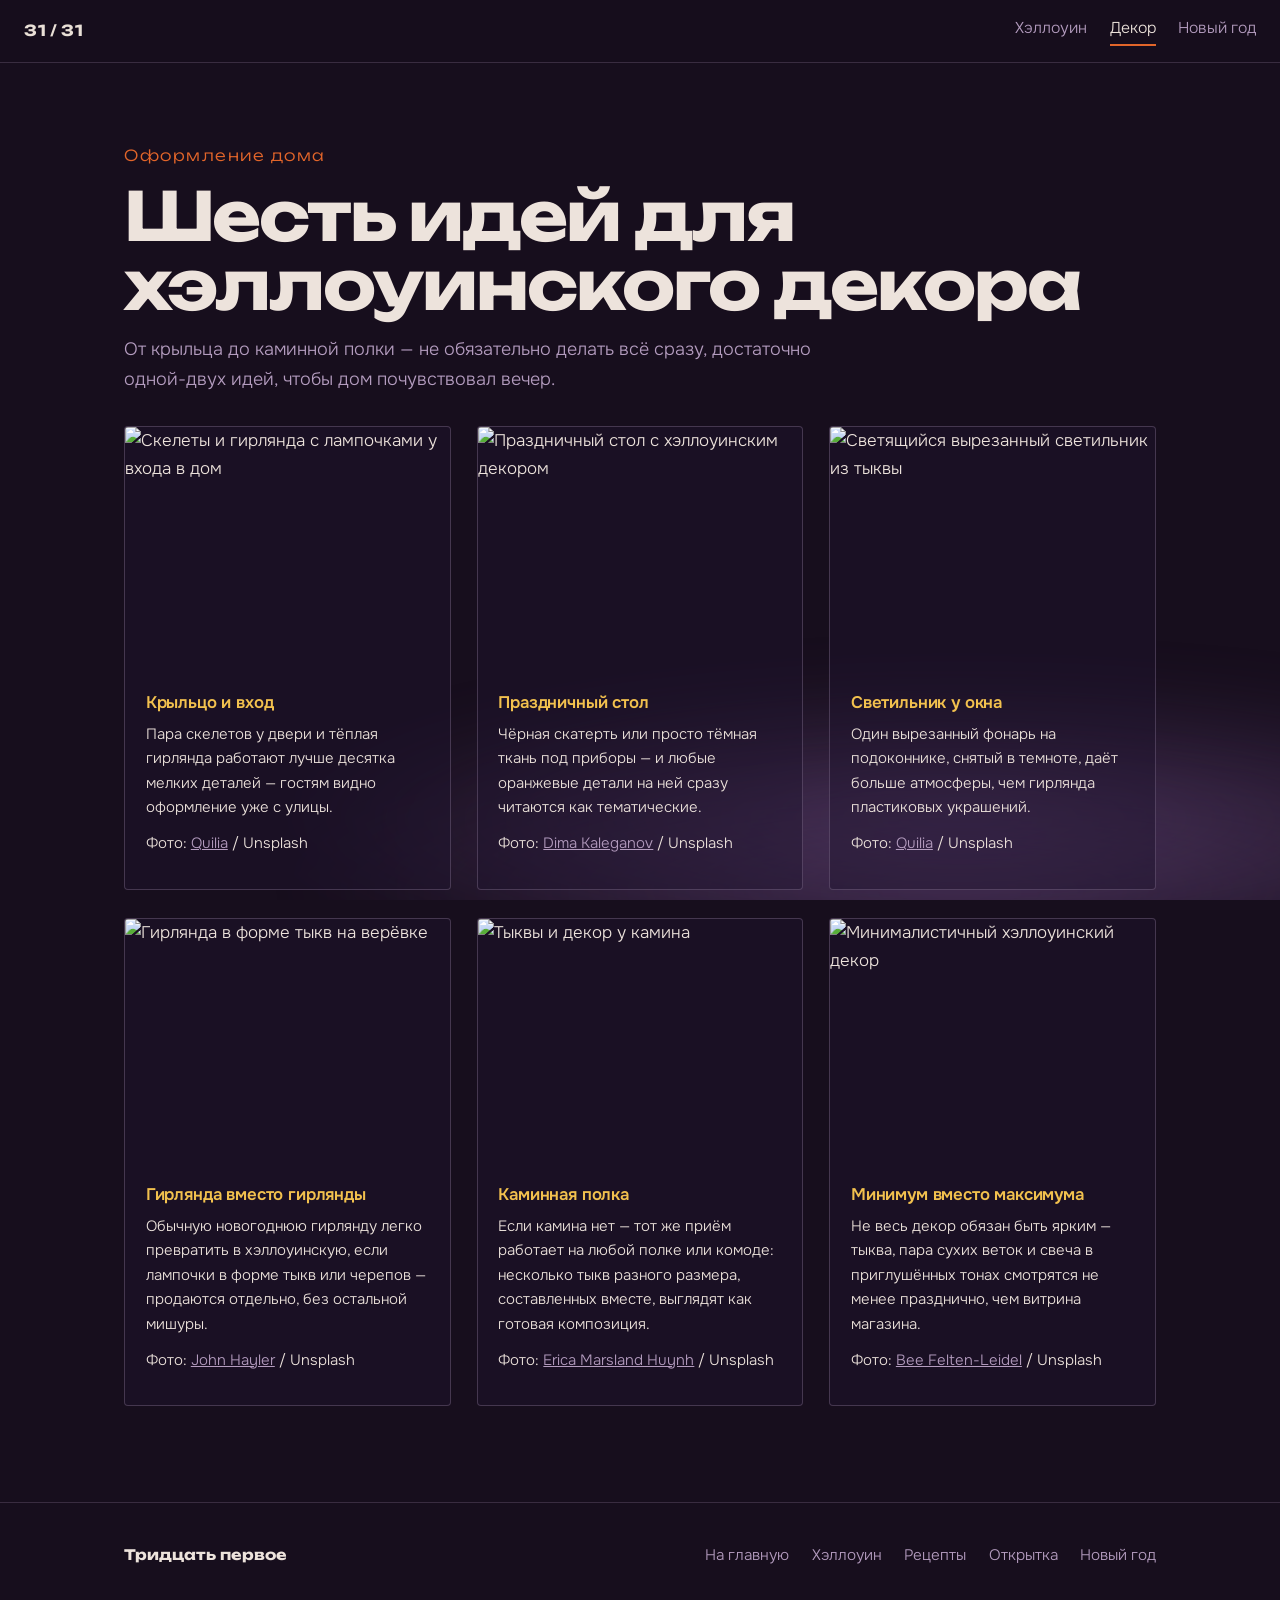
==== decor-halloween.html @ a4b61ccc "Add files via upload" ====
<!DOCTYPE html>
<html lang="ru">
<head>
<meta charset="utf-8">
<meta name="viewport" content="width=device-width, initial-scale=1">
<title>Декор на Хэллоуин — Тридцать первое</title>
<meta name="description" content="Шесть идей украшения дома на Хэллоуин: крыльцо, стол, светильники и камин.">
<link rel="icon" href="favicon.svg" type="image/svg+xml">
<link rel="icon" href="favicon-48.png" sizes="48x48">
<link rel="apple-touch-icon" href="apple-touch-icon.png">
<meta property="og:type" content="website">
<meta property="og:title" content="Декор на Хэллоуин — Тридцать первое">
<meta property="og:description" content="Шесть идей украшения дома на Хэллоуин: крыльцо, стол, светильники и камин.">
<meta property="og:image" content="https://alex-2230.github.io/Prazdniki/og-image.png">
<meta property="og:url" content="https://alex-2230.github.io/Prazdniki/decor-halloween.html">
<meta name="twitter:card" content="summary_large_image">
<meta name="twitter:title" content="Декор на Хэллоуин — Тридцать первое">
<meta name="twitter:description" content="Шесть идей украшения дома на Хэллоуин: крыльцо, стол, светильники и камин.">
<meta name="twitter:image" content="https://alex-2230.github.io/Prazdniki/og-image.png">
<link rel="preconnect" href="https://fonts.googleapis.com">
<link rel="preconnect" href="https://fonts.gstatic.com" crossorigin>
<link href="https://fonts.googleapis.com/css2?family=Unbounded:wght@400;700;900&family=Onest:wght@300;400;600&display=swap" rel="stylesheet">
<link rel="stylesheet" href="style.css">
</head>
<body class="h">

<div class="fog" aria-hidden="true"><span></span><span></span></div>

<header class="topbar">
  <a class="mark" href="index.html">31&thinsp;/&thinsp;31</a>
  <nav class="nav">
    <a class="nav-link" href="halloween.html">Хэллоуин</a>
    <a class="nav-link is-current" href="decor-halloween.html" aria-current="page">Декор</a>
    <a class="nav-link" href="newyear.html">Новый год</a>
  </nav>
</header>

<main>

<section class="band" style="padding-top: clamp(3rem, 7vw, 5rem);">
  <div class="wrap">
    <p class="date-stamp">Оформление дома</p>
    <h1>Шесть идей для хэллоуинского декора</h1>
    <p class="lede">От крыльца до каминной полки — не обязательно делать всё сразу, достаточно одной-двух идей, чтобы дом почувствовал вечер.</p>

    <div class="decor-grid">

      <figure class="decor-card">
        <img src="https://images.unsplash.com/photo-1509557965875-b88c97052f0e?w=900&q=80&auto=format&fit=crop" alt="Скелеты и гирлянда с лампочками у входа в дом" loading="lazy">
        <figcaption>
          <h3>Крыльцо и вход</h3>
          <p>Пара скелетов у двери и тёплая гирлянда работают лучше десятка мелких деталей — гостям видно оформление уже с улицы.</p>
          <p class="decor-credit">Фото: <a href="https://unsplash.com/@heyquilia" target="_blank" rel="noopener">Quilia</a> / Unsplash</p>
        </figcaption>
      </figure>

      <figure class="decor-card">
        <img src="https://images.unsplash.com/photo-1727454145163-aad0eb3ff81c?w=900&q=80&auto=format&fit=crop" alt="Праздничный стол с хэллоуинским декором" loading="lazy">
        <figcaption>
          <h3>Праздничный стол</h3>
          <p>Чёрная скатерть или просто тёмная ткань под приборы — и любые оранжевые детали на ней сразу читаются как тематические.</p>
          <p class="decor-credit">Фото: <a href="https://unsplash.com/@shots_by_dima" target="_blank" rel="noopener">Dima Kaleganov</a> / Unsplash</p>
        </figcaption>
      </figure>

      <figure class="decor-card">
        <img src="https://images.unsplash.com/photo-1509558567730-6c838437b06b?w=900&q=80&auto=format&fit=crop" alt="Светящийся вырезанный светильник из тыквы" loading="lazy">
        <figcaption>
          <h3>Светильник у окна</h3>
          <p>Один вырезанный фонарь на подоконнике, снятый в темноте, даёт больше атмосферы, чем гирлянда пластиковых украшений.</p>
          <p class="decor-credit">Фото: <a href="https://unsplash.com/@heyquilia" target="_blank" rel="noopener">Quilia</a> / Unsplash</p>
        </figcaption>
      </figure>

      <figure class="decor-card">
        <img src="https://images.unsplash.com/photo-1573085139963-c8befdc59cfb?w=900&q=80&auto=format&fit=crop" alt="Гирлянда в форме тыкв на верёвке" loading="lazy">
        <figcaption>
          <h3>Гирлянда вместо гирлянды</h3>
          <p>Обычную новогоднюю гирлянду легко превратить в хэллоуинскую, если лампочки в форме тыкв или черепов — продаются отдельно, без остальной мишуры.</p>
          <p class="decor-credit">Фото: <a href="https://unsplash.com/@johnfold" target="_blank" rel="noopener">John Hayler</a> / Unsplash</p>
        </figcaption>
      </figure>

      <figure class="decor-card">
        <img src="https://images.unsplash.com/photo-1572978567882-408eb0787206?w=900&q=80&auto=format&fit=crop" alt="Тыквы и декор у камина" loading="lazy">
        <figcaption>
          <h3>Каминная полка</h3>
          <p>Если камина нет — тот же приём работает на любой полке или комоде: несколько тыкв разного размера, составленных вместе, выглядят как готовая композиция.</p>
          <p class="decor-credit">Фото: <a href="https://unsplash.com/@partyintheshire" target="_blank" rel="noopener">Erica Marsland Huynh</a> / Unsplash</p>
        </figcaption>
      </figure>

      <figure class="decor-card">
        <img src="https://images.unsplash.com/photo-1546702133-d1552256b03f?w=900&q=80&auto=format&fit=crop" alt="Минималистичный хэллоуинский декор" loading="lazy">
        <figcaption>
          <h3>Минимум вместо максимума</h3>
          <p>Не весь декор обязан быть ярким — тыква, пара сухих веток и свеча в приглушённых тонах смотрятся не менее празднично, чем витрина магазина.</p>
          <p class="decor-credit">Фото: <a href="https://unsplash.com/@marigard" target="_blank" rel="noopener">Bee Felten-Leidel</a> / Unsplash</p>
        </figcaption>
      </figure>

    </div>
  </div>
</section>

</main>

<footer class="foot">
  <div class="wrap foot-in">
    <p>Тридцать первое</p>
    <nav class="foot-nav">
      <a href="index.html">На главную</a>
      <a href="halloween.html">Хэллоуин</a>
      <a href="recipes-halloween.html">Рецепты</a>
      <a href="postcard.html">Открытка</a>
      <a href="newyear.html">Новый год</a>
    </nav>
  </div>
</footer>

<script src="main.js"></script>
</body>
</html>
---- style.css ----
/* ============================================================
   Тридцать первое — общие стили
   Один каркас, две темы: body.h (Хэллоуин), body.ny (Новый год)
   ============================================================ */

*, *::before, *::after { box-sizing: border-box; }

:root {
  --display: "Unbounded", "Trebuchet MS", sans-serif;
  --body: "Onest", "Segoe UI", system-ui, sans-serif;

  /* Хэллоуин */
  --h-bg:      #170E1D;
  --h-bg2:     #211430;
  --h-accent:  #E2652A;
  --h-accent2: #F2C14E;
  --h-text:    #EDE3DC;
  --h-muted:   #B49CBF;

  /* Новый год */
  --n-bg:      #0C1D3A;
  --n-bg2:     #123055;
  --n-accent:  #F79B3D;
  --n-accent2: #BFD8E8;
  --n-text:    #EFF4F7;
  --n-muted:   #93AECB;

  --wrap: 1080px;
}

body.h  { --bg: var(--h-bg); --bg2: var(--h-bg2); --accent: var(--h-accent); --accent2: var(--h-accent2); --text: var(--h-text); --muted: var(--h-muted); }
body.ny { --bg: var(--n-bg); --bg2: var(--n-bg2); --accent: var(--n-accent); --accent2: var(--n-accent2); --text: var(--n-text); --muted: var(--n-muted); }

html { scroll-behavior: smooth; }

body {
  margin: 0;
  background: var(--bg, #170E1D);
  color: var(--text, #EDE3DC);
  font-family: var(--body);
  font-weight: 300;
  font-size: 1.05rem;
  line-height: 1.65;
  -webkit-font-smoothing: antialiased;
}

h1, h2 {
  font-family: var(--display);
  font-weight: 700;
  letter-spacing: -0.03em;
  line-height: 1.03;
  margin: 0 0 1rem;
}
h1 { font-size: clamp(2.4rem, 5.6vw, 4.2rem); }
h2 { font-size: clamp(1.8rem, 3.4vw, 2.6rem); margin-bottom: 1.4rem; }
h3 { font-family: var(--body); font-weight: 600; font-size: 1.1rem; margin: 0 0 .4rem; letter-spacing: -0.01em; }
p  { margin: 0 0 1rem; max-width: 62ch; }

a { color: inherit; }
:focus-visible { outline: 2px solid var(--accent2, #F2C14E); outline-offset: 3px; }

.wrap { width: 100%; max-width: var(--wrap); margin: 0 auto; padding: 0 1.5rem; }
.lede { color: var(--muted); font-size: 1.12rem; }

/* ---------- Главная: створки ---------- */

.gate { position: relative; background: #0C0810; overflow: hidden; }

.gate-top { position: absolute; z-index: 3; top: 1.6rem; left: 1.6rem; }

.mark {
  font-family: var(--display);
  font-weight: 700;
  font-size: .95rem;
  letter-spacing: .04em;
  text-decoration: none;
  color: #E9DFD6;
}

.gate-stage {
  position: relative;
  display: grid;
  grid-template-columns: 1fr 1fr;
  min-height: 100svh;
}

.side {
  position: relative;
  display: flex;
  align-items: flex-end;
  padding: 2.5rem;
  text-decoration: none;
  isolation: isolate;
  transition: filter .4s ease;
}
.side-h  { background: radial-gradient(115% 80% at 50% 28%, #2C1739 0%, #150C1C 70%); }
.side-ny { background: radial-gradient(115% 80% at 50% 28%, #143761 0%, #08152C 70%); justify-content: flex-end; text-align: right; }
.side:hover, .side:focus-visible { filter: brightness(1.35); }

.side-inner { display: block; max-width: 22rem; }

.side-eyebrow { display: block; font-size: .9rem; letter-spacing: .12em; color: var(--muted, #B49CBF); }
.side-h  .side-eyebrow { color: var(--h-muted); }
.side-ny .side-eyebrow { color: var(--n-muted); }

.side-name {
  display: block;
  font-family: var(--display);
  font-weight: 700;
  font-size: clamp(1.5rem, 2.6vw, 2.1rem);
  letter-spacing: -0.02em;
  margin: .2rem 0 .5rem;
}
.side-h  .side-name { color: var(--h-accent2); }
.side-ny .side-name { color: var(--n-accent2); }

.side-hint { display: block; font-size: .98rem; color: #C9BFCB; }
.side-ny .side-hint { color: #A9C0D8; }

.numeral {
  position: absolute;
  inset: 0;
  display: grid;
  place-items: center;
  pointer-events: none;
  z-index: 2;
}
.numeral-layer {
  grid-area: 1 / 1;
  font-family: var(--display);
  font-weight: 900;
  font-size: clamp(8rem, 26vw, 22rem);
  line-height: 1;
  letter-spacing: -0.06em;
}
.numeral-h  { color: var(--h-accent); clip-path: polygon(0 0, 50% 0, 50% 100%, 0 100%); text-shadow: 0 0 60px rgba(226,101,42,.45); }
.numeral-ny { color: var(--n-accent); clip-path: polygon(50% 0, 100% 0, 100% 100%, 50% 100%); text-shadow: 0 0 60px rgba(247,155,61,.4); }

.gate-line {
  position: absolute;
  z-index: 3;
  top: 1.7rem;
  left: 50%;
  transform: translateX(-50%);
  margin: 0;
  max-width: none;
  font-size: .95rem;
  color: #9C90A6;
  white-space: nowrap;
}

.gate-foot {
  position: absolute;
  z-index: 3;
  bottom: 1.4rem;
  left: 50%;
  transform: translateX(-50%);
  font-size: .85rem;
  color: #7C7286;
}
.gate-foot p { margin: 0; }

/* ---------- Шапка разделов ---------- */

.topbar {
  position: sticky;
  top: 0;
  z-index: 10;
  display: flex;
  align-items: center;
  justify-content: space-between;
  gap: 1rem;
  padding: 1rem 1.5rem;
  background: color-mix(in srgb, var(--bg) 82%, transparent);
  backdrop-filter: blur(10px);
  border-bottom: 1px solid color-mix(in srgb, var(--muted) 22%, transparent);
}

.nav { display: flex; gap: 1.4rem; }
.nav-link {
  text-decoration: none;
  font-size: .98rem;
  color: var(--muted);
  padding-bottom: 2px;
  border-bottom: 2px solid transparent;
}
.nav-link:hover { color: var(--text); }
.nav-link.is-current { color: var(--text); border-bottom-color: var(--accent); }

/* ---------- Первый экран раздела ---------- */

.hero {
  position: relative;
  z-index: 1;
  display: grid;
  grid-template-columns: 1.25fr .75fr;
  align-items: center;
  gap: 2rem;
  max-width: var(--wrap);
  margin: 0 auto;
  padding: clamp(3rem, 8vw, 6rem) 1.5rem clamp(3rem, 7vw, 5rem);
}

.date-stamp {
  font-family: var(--display);
  font-size: .95rem;
  letter-spacing: .1em;
  color: var(--accent);
  margin-bottom: .8rem;
}

.hero-art { display: flex; justify-content: center; }
.pumpkin, .tree { width: min(100%, 300px); height: auto; }

.pumpkin-cut { fill: var(--h-accent2); filter: drop-shadow(0 0 14px rgba(242,193,78,.85)); animation: flicker 4.5s ease-in-out infinite; }
@keyframes flicker { 0%, 100% { opacity: .92; } 45% { opacity: 1; } 70% { opacity: .84; } }

.tree-lights circle { fill: var(--n-accent); }
.tree-lights circle:nth-child(even) { fill: var(--n-accent2); }
.tree-star { fill: var(--n-accent2); }

/* ---------- Обратный отсчёт ---------- */

.countdown { display: flex; gap: 1.6rem; margin-top: 2rem; flex-wrap: wrap; }
.cd-cell { display: flex; flex-direction: column; min-width: 4.2rem; }
.cd-cell b {
  font-family: var(--display);
  font-weight: 700;
  font-size: clamp(1.8rem, 3.4vw, 2.6rem);
  line-height: 1;
  color: var(--accent2);
  font-variant-numeric: tabular-nums;
}
.cd-cell span { font-size: .82rem; letter-spacing: .06em; color: var(--muted); margin-top: .35rem; }

/* ---------- Полосы контента ---------- */

.band { position: relative; z-index: 1; padding: clamp(3.5rem, 8vw, 6rem) 0; }
.band-alt { background: color-mix(in srgb, var(--bg2) 70%, var(--bg)); }

.two-col { display: grid; grid-template-columns: 1.35fr .65fr; gap: clamp(2rem, 5vw, 4rem); align-items: start; }

.facts { list-style: none; margin: 0; padding: 0; }
.facts li { padding: .9rem 0; border-top: 1px solid color-mix(in srgb, var(--muted) 28%, transparent); }
.facts li:last-child { border-bottom: 1px solid color-mix(in srgb, var(--muted) 28%, transparent); }
.facts b { display: block; font-family: var(--display); font-weight: 700; font-size: 1.05rem; color: var(--accent); }
.facts span { font-size: .95rem; color: var(--muted); }

/* Шаги: нумерация оправдана — это последовательность */
.steps { list-style: none; counter-reset: step; margin: 2rem 0 0; padding: 0; display: grid; gap: 1.6rem; }
.steps li { counter-increment: step; display: grid; grid-template-columns: 3.2rem 1fr; gap: 1.2rem; align-items: start; }
.steps li::before {
  content: counter(step);
  font-family: var(--display);
  font-weight: 700;
  font-size: 2.1rem;
  line-height: 1;
  color: var(--accent);
  opacity: .55;
}
.steps p { margin: 0; color: var(--muted); }

.timeline { list-style: none; margin: 2rem 0 0; padding: 0 0 0 1.6rem; display: grid; gap: 1.8rem; border-left: 1px solid color-mix(in srgb, var(--muted) 35%, transparent); }
.timeline li { position: relative; }
.timeline li::before {
  content: "";
  position: absolute;
  left: -1.98rem;
  top: .55rem;
  width: .55rem;
  height: .55rem;
  border-radius: 50%;
  background: var(--accent);
}
.timeline b { font-family: var(--display); font-weight: 700; font-size: .95rem; color: var(--accent2); font-variant-numeric: tabular-nums; }
.timeline h3 { margin: .2rem 0 .3rem; }
.timeline p { margin: 0; color: var(--muted); }

.cards { display: grid; grid-template-columns: repeat(auto-fit, minmax(230px, 1fr)); gap: 2rem; margin-top: 2rem; }
.card { padding-top: 1rem; border-top: 2px solid var(--accent); }
.card p { margin: 0; color: var(--muted); font-size: .98rem; }

/* ---------- Кнопка и генератор ---------- */

.btn {
  font-family: var(--body);
  font-size: 1rem;
  font-weight: 600;
  color: #1A0F12;
  background: var(--accent);
  border: 0;
  border-radius: 3px;
  padding: .85rem 1.6rem;
  cursor: pointer;
  transition: background .2s ease, transform .12s ease;
}
.btn:hover { background: var(--accent2); }
.btn:active { transform: translateY(1px); }

.gen { margin-top: 1.6rem; }
.gen-card {
  margin-top: 1.6rem;
  padding: 1.1rem 1.4rem;
  border-left: 3px solid var(--accent2);
  background: color-mix(in srgb, var(--bg2) 60%, transparent);
  max-width: 34rem;
}
.gen-card h3 { font-family: var(--display); font-weight: 700; font-size: 1.2rem; color: var(--accent2); }
.gen-card p { margin: 0 0 .5rem; color: var(--muted); }
.gen-items { font-weight: 600; color: var(--text) !important; }

/* ---------- Калькулятор ---------- */

.calc { margin-top: 1.8rem; max-width: 34rem; }
.calc-control { display: flex; align-items: center; justify-content: space-between; gap: 1rem; font-size: 1rem; }
.calc-control input {
  width: 5.5rem;
  font-family: var(--display);
  font-size: 1.2rem;
  font-weight: 700;
  color: var(--accent2);
  background: transparent;
  border: 1px solid color-mix(in srgb, var(--muted) 45%, transparent);
  border-radius: 3px;
  padding: .5rem .7rem;
  text-align: center;
}
.calc-table { width: 100%; border-collapse: collapse; margin-top: 1.4rem; }
.calc-table th {
  text-align: left;
  font-weight: 600;
  font-size: .85rem;
  letter-spacing: .06em;
  color: var(--muted);
  padding-bottom: .5rem;
  border-bottom: 1px solid color-mix(in srgb, var(--muted) 40%, transparent);
}
.calc-table th:last-child, .calc-table td:last-child { text-align: right; }
.calc-table td { padding: .6rem 0; border-bottom: 1px solid color-mix(in srgb, var(--muted) 18%, transparent); }
.calc-table td:last-child { font-family: var(--display); font-weight: 700; color: var(--accent2); font-variant-numeric: tabular-nums; }
.calc-note { margin-top: 1rem; font-size: .92rem; color: var(--muted); }

/* ---------- Рецепты ---------- */

.recipes-grid {
  display: grid;
  grid-template-columns: repeat(2, 1fr);
  gap: 1.6rem 2.2rem;
  margin-top: 2rem;
}

.recipe-card {
  padding: 1.5rem 1.6rem;
  border: 1px solid color-mix(in srgb, var(--muted) 32%, transparent);
  border-radius: 4px;
  background: color-mix(in srgb, var(--bg2) 45%, transparent);
}

.recipe-head {
  display: flex;
  justify-content: space-between;
  align-items: baseline;
  gap: 1rem;
  margin-bottom: .5rem;
}
.recipe-head h3 { margin: 0; font-size: 1.12rem; color: var(--accent2); }
.recipe-meta { font-size: .8rem; color: var(--muted); white-space: nowrap; font-variant-numeric: tabular-nums; }

.recipe-teaser { color: var(--text); font-size: .96rem; margin-bottom: 1.1rem; }

.recipe-details summary {
  cursor: pointer;
  list-style: none;
  font-size: .92rem;
  font-weight: 600;
  color: var(--accent);
  padding: .4rem 0;
  display: flex;
  align-items: center;
  gap: .6rem;
}
.recipe-details summary::-webkit-details-marker { display: none; }
.recipe-details summary::before {
  content: "+";
  display: inline-flex;
  width: 1.3rem;
  height: 1.3rem;
  flex-shrink: 0;
  align-items: center;
  justify-content: center;
  border: 1px solid var(--accent);
  border-radius: 50%;
  font-size: .95rem;
  line-height: 1;
}
.recipe-details[open] summary::before { content: "\2212"; }

.recipe-body { padding-top: .3rem; }
.recipe-body h4 {
  font-family: var(--body);
  font-size: .82rem;
  letter-spacing: .03em;
  color: var(--muted);
  margin: 1rem 0 .5rem;
}
.recipe-body h4:first-child { margin-top: .2rem; }
.recipe-body ul, .recipe-body ol {
  margin: 0 0 .4rem;
  padding-left: 1.15rem;
  color: var(--text);
  font-size: .94rem;
}
.recipe-body li { margin-bottom: .35rem; }

.recipes-cta { text-align: left; }
.recipes-cta .lede { margin-bottom: 1.4rem; }

@media (max-width: 760px) {
  .recipes-grid { grid-template-columns: 1fr; }
}

/* ---------- Генератор открыток ---------- */

.pc-toggle {
  display: inline-flex;
  border: 1px solid color-mix(in srgb, var(--muted) 40%, transparent);
  border-radius: 999px;
  padding: .25rem;
  gap: .25rem;
  margin-top: 1.6rem;
}
.pc-toggle-btn {
  font-family: var(--body);
  font-size: .9rem;
  font-weight: 600;
  color: var(--muted);
  background: transparent;
  border: 0;
  border-radius: 999px;
  padding: .55rem 1.2rem;
  cursor: pointer;
}
.pc-toggle-btn.is-active { background: var(--accent); color: #1A0F12; }

.pc-workspace {
  display: grid;
  grid-template-columns: .85fr 1.15fr;
  gap: clamp(2rem, 5vw, 3.4rem);
  align-items: start;
  margin-top: 2.6rem;
}

.pc-field-row { display: grid; grid-template-columns: 1fr 1fr; gap: 1.2rem; }

.pc-form label { display: block; font-size: .85rem; color: var(--muted); margin-bottom: 1.15rem; }
.pc-form input, .pc-form textarea {
  display: block;
  width: 100%;
  margin-top: .4rem;
  font-family: var(--body);
  font-size: 1rem;
  color: var(--text);
  background: color-mix(in srgb, var(--bg2) 55%, transparent);
  border: 1px solid color-mix(in srgb, var(--muted) 40%, transparent);
  border-radius: 3px;
  padding: .65rem .8rem;
  resize: vertical;
}
.pc-form input:focus, .pc-form textarea:focus { outline: 2px solid var(--accent2); outline-offset: 2px; }

.pc-form-actions { display: flex; gap: 1rem; flex-wrap: wrap; margin-top: .3rem; }

.btn-ghost {
  background: transparent;
  border: 1px solid var(--accent);
  color: var(--accent);
}
.btn-ghost:hover { background: color-mix(in srgb, var(--accent) 16%, transparent); }

.pc-hint { font-size: .85rem; color: var(--muted); margin-top: 1.2rem; max-width: none; }

.pc-card {
  position: relative;
  overflow: hidden;
  aspect-ratio: 3 / 2;
  padding: clamp(1.6rem, 3vw, 2.4rem);
  border: 1px solid color-mix(in srgb, var(--muted) 30%, transparent);
  border-radius: 6px;
  background: radial-gradient(120% 90% at 32% 18%, var(--bg2) 0%, var(--bg) 72%);
  display: flex;
  flex-direction: column;
  justify-content: space-between;
}
body.h .pc-card::after {
  content: "";
  position: absolute;
  top: -28%;
  right: -18%;
  width: 58%;
  aspect-ratio: 1;
  border-radius: 50%;
  background: radial-gradient(circle, color-mix(in srgb, var(--accent) 40%, transparent), transparent 70%);
  filter: blur(4px);
}
body.ny .pc-card::after {
  content: "";
  position: absolute;
  inset: 0;
  background-image: radial-gradient(rgba(255,255,255,.5) 1px, transparent 1.4px);
  background-size: 34px 34px;
  opacity: .35;
}

.pc-card-mark { font-family: var(--display); font-weight: 700; font-size: .8rem; letter-spacing: .06em; color: var(--muted); position: relative; z-index: 1; }
.pc-card-title { font-family: var(--display); font-weight: 900; font-size: clamp(1.5rem, 3.6vw, 2.1rem); color: var(--accent); margin: .8rem 0 0; position: relative; z-index: 1; }
.pc-card-to { font-family: var(--display); font-weight: 700; font-size: 1.25rem; color: var(--accent2); margin: .9rem 0 .5rem; position: relative; z-index: 1; }
.pc-card-msg { font-size: 1rem; color: var(--text); line-height: 1.6; max-width: none; flex: 1; margin: 0; position: relative; z-index: 1; }
.pc-card-from { font-family: var(--display); font-weight: 700; font-size: .92rem; color: var(--accent); text-align: right; margin: 1rem 0 0; position: relative; z-index: 1; }

@media (max-width: 860px) {
  .pc-workspace { grid-template-columns: 1fr; }
  .pc-field-row { grid-template-columns: 1fr; }
}

/* ---------- Галерея декора ---------- */

.decor-grid {
  display: grid;
  grid-template-columns: repeat(auto-fit, minmax(260px, 1fr));
  gap: 1.8rem 1.6rem;
  margin-top: 2rem;
}

.decor-card {
  margin: 0;
  border-radius: 4px;
  overflow: hidden;
  background: color-mix(in srgb, var(--bg2) 45%, transparent);
  border: 1px solid color-mix(in srgb, var(--muted) 28%, transparent);
}

.decor-card img {
  display: block;
  width: 100%;
  aspect-ratio: 4 / 3;
  object-fit: cover;
}

.decor-card figcaption { padding: 1.1rem 1.3rem 1.3rem; }
.decor-card h3 { color: var(--accent2); font-size: 1.05rem; margin-bottom: .4rem; }
.decor-card p { margin: 0 0 .7rem; color: var(--text); font-size: .93rem; }

.decor-credit { font-size: .78rem; color: var(--muted); margin: 0; }
.decor-credit a { color: var(--muted); text-decoration: underline; }
.decor-credit a:hover { color: var(--accent2); }

/* ---------- Подвал ---------- */

.foot { position: relative; z-index: 1; padding: 2.5rem 0; border-top: 1px solid color-mix(in srgb, var(--muted) 22%, transparent); }
.foot-in { display: flex; align-items: center; justify-content: space-between; gap: 1rem; flex-wrap: wrap; }
.foot p { margin: 0; font-family: var(--display); font-weight: 700; font-size: .9rem; }
.foot-nav { display: flex; gap: 1.4rem; }
.foot-nav a { color: var(--muted); text-decoration: none; font-size: .95rem; }
.foot-nav a:hover { color: var(--text); }

/* ---------- Атмосфера ---------- */

.fog { position: fixed; inset: auto 0 0 0; height: 55vh; z-index: 0; pointer-events: none; overflow: hidden; }
.fog span {
  position: absolute;
  bottom: -14vh;
  width: 150%;
  height: 46vh;
  background: radial-gradient(closest-side, rgba(122,85,148,.42), transparent 72%);
  filter: blur(26px);
  animation: drift 46s linear infinite;
}
.fog span:nth-child(2) { bottom: -22vh; opacity: .6; animation-duration: 68s; animation-direction: reverse; }
@keyframes drift { from { transform: translateX(-32%); } to { transform: translateX(6%); } }

.snow { position: fixed; inset: 0; z-index: 0; pointer-events: none; }

/* ---------- Адаптив ---------- */

@media (max-width: 860px) {
  .hero { grid-template-columns: 1fr; }
  .hero-art { order: -1; }
  .pumpkin, .tree { width: min(62%, 220px); }
  .two-col { grid-template-columns: 1fr; }
}

@media (max-width: 760px) {
  body { font-size: 1rem; }
  .gate-stage { grid-template-columns: 1fr; grid-template-rows: 1fr 1fr; }
  .side-h { align-items: flex-start; padding-top: 5.2rem; }
  .side-ny { align-items: flex-end; justify-content: flex-start; text-align: left; padding-bottom: 3rem; }
  .numeral-h  { clip-path: polygon(0 0, 100% 0, 100% 50%, 0 50%); }
  .numeral-ny { clip-path: polygon(0 50%, 100% 50%, 100% 100%, 0 100%); }
  .gate-line, .gate-foot { display: none; }
  .countdown { gap: 1.1rem; }
  .steps li { grid-template-columns: 2.2rem 1fr; gap: .9rem; }
  .steps li::before { font-size: 1.6rem; }
}

@media (prefers-reduced-motion: reduce) {
  html { scroll-behavior: auto; }
  .fog span, .pumpkin-cut { animation: none; }
  * { transition-duration: .01ms !important; }
}
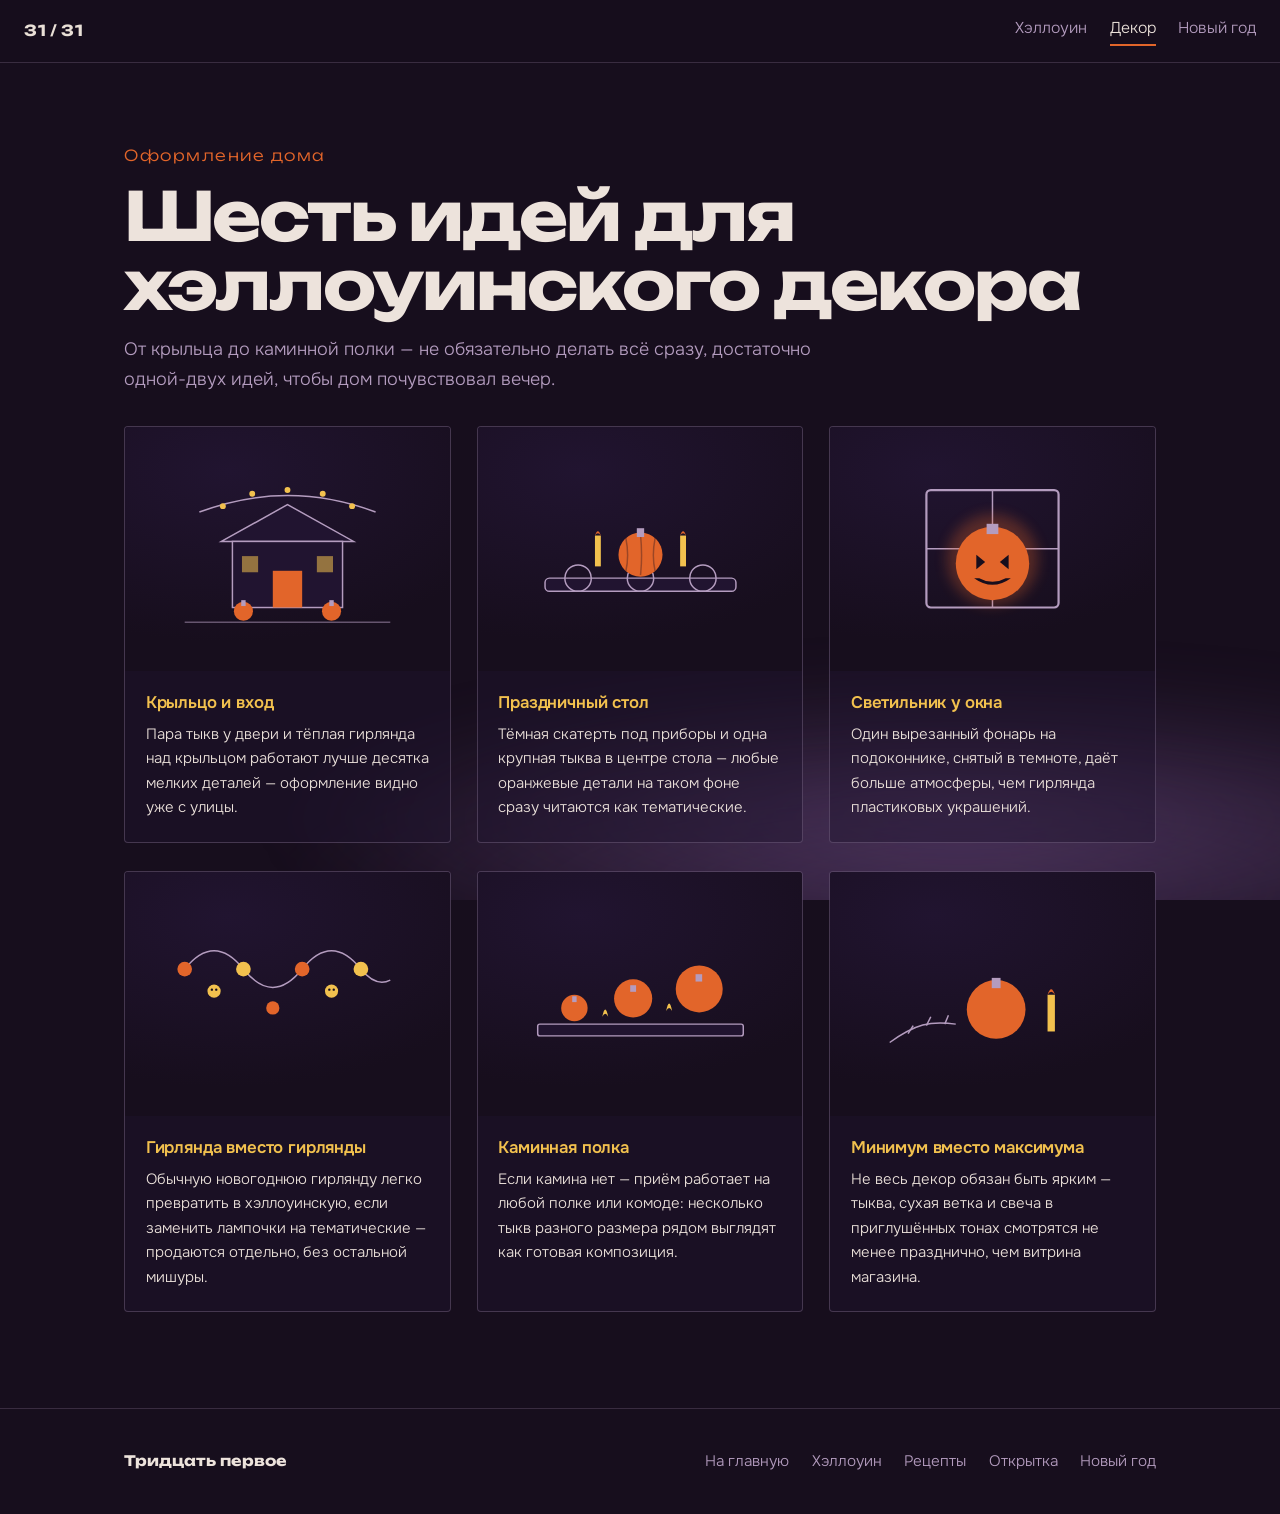
==== commit f4792144: "Add files via upload" ====
--- a/decor-halloween.html
+++ b/decor-halloween.html
@@ -46,56 +46,138 @@
     <div class="decor-grid">
 
       <figure class="decor-card">
-        <img src="https://images.unsplash.com/photo-1509557965875-b88c97052f0e?w=900&q=80&auto=format&fit=crop" alt="Скелеты и гирлянда с лампочками у входа в дом" loading="lazy">
+        <div class="decor-art">
+          <svg viewBox="0 0 320 220" xmlns="http://www.w3.org/2000/svg" role="img" aria-label="Крыльцо с тыквами и гирляндой">
+            <path d="M40,60 Q160,15 280,60" stroke="var(--muted)" fill="none" stroke-width="2"/>
+            <circle cx="72" cy="52" r="4" fill="var(--accent2)"/>
+            <circle cx="112" cy="35" r="4" fill="var(--accent2)"/>
+            <circle cx="160" cy="30" r="4" fill="var(--accent2)"/>
+            <circle cx="208" cy="35" r="4" fill="var(--accent2)"/>
+            <circle cx="248" cy="52" r="4" fill="var(--accent2)"/>
+            <polygon points="70,100 160,50 250,100" fill="var(--bg2)" stroke="var(--muted)" stroke-width="2"/>
+            <rect x="85" y="100" width="150" height="90" fill="var(--bg2)" stroke="var(--muted)" stroke-width="2"/>
+            <rect x="140" y="140" width="40" height="50" fill="var(--accent)"/>
+            <rect x="98" y="120" width="22" height="22" fill="var(--accent2)" opacity=".55"/>
+            <rect x="200" y="120" width="22" height="22" fill="var(--accent2)" opacity=".55"/>
+            <circle cx="100" cy="195" r="13" fill="var(--accent)"/>
+            <rect x="97" y="180" width="6" height="8" fill="var(--muted)"/>
+            <circle cx="220" cy="195" r="13" fill="var(--accent)"/>
+            <rect x="217" y="180" width="6" height="8" fill="var(--muted)"/>
+            <line x1="20" y1="210" x2="300" y2="210" stroke="var(--muted)" stroke-width="2" opacity=".5"/>
+          </svg>
+        </div>
         <figcaption>
           <h3>Крыльцо и вход</h3>
-          <p>Пара скелетов у двери и тёплая гирлянда работают лучше десятка мелких деталей — гостям видно оформление уже с улицы.</p>
-          <p class="decor-credit">Фото: <a href="https://unsplash.com/@heyquilia" target="_blank" rel="noopener">Quilia</a> / Unsplash</p>
-        </figcaption>
-      </figure>
-
-      <figure class="decor-card">
-        <img src="https://images.unsplash.com/photo-1727454145163-aad0eb3ff81c?w=900&q=80&auto=format&fit=crop" alt="Праздничный стол с хэллоуинским декором" loading="lazy">
+          <p>Пара тыкв у двери и тёплая гирлянда над крыльцом работают лучше десятка мелких деталей — оформление видно уже с улицы.</p>
+        </figcaption>
+      </figure>
+
+      <figure class="decor-card">
+        <div class="decor-art">
+          <svg viewBox="0 0 320 220" xmlns="http://www.w3.org/2000/svg" role="img" aria-label="Праздничный стол с тыквой в центре">
+            <rect x="30" y="150" width="260" height="18" rx="6" fill="var(--bg2)" stroke="var(--muted)" stroke-width="2"/>
+            <circle cx="75" cy="150" r="18" fill="none" stroke="var(--muted)" stroke-width="2"/>
+            <circle cx="245" cy="150" r="18" fill="none" stroke="var(--muted)" stroke-width="2"/>
+            <circle cx="160" cy="150" r="18" fill="none" stroke="var(--muted)" stroke-width="2"/>
+            <circle cx="160" cy="118" r="30" fill="var(--accent)"/>
+            <path d="M140,95 Q145,120 140,141 M160,90 Q163,120 160,146 M180,95 Q175,120 180,141" stroke="var(--bg)" stroke-width="2" fill="none" opacity=".35"/>
+            <rect x="155" y="82" width="10" height="12" fill="var(--muted)"/>
+            <rect x="98" y="92" width="8" height="42" fill="var(--accent2)"/>
+            <path d="M98,92 Q102,80 106,92 Q102,86 98,92" fill="var(--accent)"/>
+            <rect x="214" y="92" width="8" height="42" fill="var(--accent2)"/>
+            <path d="M214,92 Q218,80 222,92 Q218,86 214,92" fill="var(--accent)"/>
+          </svg>
+        </div>
         <figcaption>
           <h3>Праздничный стол</h3>
-          <p>Чёрная скатерть или просто тёмная ткань под приборы — и любые оранжевые детали на ней сразу читаются как тематические.</p>
-          <p class="decor-credit">Фото: <a href="https://unsplash.com/@shots_by_dima" target="_blank" rel="noopener">Dima Kaleganov</a> / Unsplash</p>
-        </figcaption>
-      </figure>
-
-      <figure class="decor-card">
-        <img src="https://images.unsplash.com/photo-1509558567730-6c838437b06b?w=900&q=80&auto=format&fit=crop" alt="Светящийся вырезанный светильник из тыквы" loading="lazy">
+          <p>Тёмная скатерть под приборы и одна крупная тыква в центре стола — любые оранжевые детали на таком фоне сразу читаются как тематические.</p>
+        </figcaption>
+      </figure>
+
+      <figure class="decor-card">
+        <div class="decor-art">
+          <svg viewBox="0 0 320 220" xmlns="http://www.w3.org/2000/svg" role="img" aria-label="Светящаяся тыква на подоконнике">
+            <defs>
+              <filter id="glowH3" x="-50%" y="-50%" width="200%" height="200%">
+                <feGaussianBlur stdDeviation="9"/>
+              </filter>
+            </defs>
+            <rect x="70" y="30" width="180" height="160" rx="6" fill="none" stroke="var(--muted)" stroke-width="3"/>
+            <line x1="160" y1="30" x2="160" y2="190" stroke="var(--muted)" stroke-width="2"/>
+            <line x1="70" y1="110" x2="250" y2="110" stroke="var(--muted)" stroke-width="2"/>
+            <circle cx="160" cy="125" r="62" fill="var(--accent)" opacity=".3" filter="url(#glowH3)"/>
+            <circle cx="160" cy="130" r="50" fill="var(--accent)"/>
+            <rect x="152" y="76" width="16" height="14" fill="var(--muted)"/>
+            <polygon points="138,118 150,128 138,138" fill="var(--bg)"/>
+            <polygon points="182,118 170,128 182,138" fill="var(--bg)"/>
+            <path d="M135,150 Q160,168 185,150 L178,150 Q160,160 142,150 Z" fill="var(--bg)"/>
+          </svg>
+        </div>
         <figcaption>
           <h3>Светильник у окна</h3>
           <p>Один вырезанный фонарь на подоконнике, снятый в темноте, даёт больше атмосферы, чем гирлянда пластиковых украшений.</p>
-          <p class="decor-credit">Фото: <a href="https://unsplash.com/@heyquilia" target="_blank" rel="noopener">Quilia</a> / Unsplash</p>
-        </figcaption>
-      </figure>
-
-      <figure class="decor-card">
-        <img src="https://images.unsplash.com/photo-1573085139963-c8befdc59cfb?w=900&q=80&auto=format&fit=crop" alt="Гирлянда в форме тыкв на верёвке" loading="lazy">
+        </figcaption>
+      </figure>
+
+      <figure class="decor-card">
+        <div class="decor-art">
+          <svg viewBox="0 0 320 220" xmlns="http://www.w3.org/2000/svg" role="img" aria-label="Гирлянда из тыкв и черепов">
+            <path d="M20,75 Q60,25 100,75 Q140,125 180,75 Q220,25 260,75 Q280,100 300,90" stroke="var(--muted)" fill="none" stroke-width="2"/>
+            <circle cx="20" cy="75" r="10" fill="var(--accent)"/>
+            <circle cx="100" cy="75" r="10" fill="var(--accent2)"/>
+            <circle cx="180" cy="75" r="10" fill="var(--accent)"/>
+            <circle cx="260" cy="75" r="10" fill="var(--accent2)"/>
+            <circle cx="60" cy="105" r="9" fill="var(--accent2)"/>
+            <circle cx="140" cy="128" r="9" fill="var(--accent)"/>
+            <circle cx="220" cy="105" r="9" fill="var(--accent2)"/>
+            <circle cx="57" cy="103" r="1.6" fill="var(--bg)"/>
+            <circle cx="63" cy="103" r="1.6" fill="var(--bg)"/>
+            <circle cx="217" cy="103" r="1.6" fill="var(--bg)"/>
+            <circle cx="223" cy="103" r="1.6" fill="var(--bg)"/>
+          </svg>
+        </div>
         <figcaption>
           <h3>Гирлянда вместо гирлянды</h3>
-          <p>Обычную новогоднюю гирлянду легко превратить в хэллоуинскую, если лампочки в форме тыкв или черепов — продаются отдельно, без остальной мишуры.</p>
-          <p class="decor-credit">Фото: <a href="https://unsplash.com/@johnfold" target="_blank" rel="noopener">John Hayler</a> / Unsplash</p>
-        </figcaption>
-      </figure>
-
-      <figure class="decor-card">
-        <img src="https://images.unsplash.com/photo-1572978567882-408eb0787206?w=900&q=80&auto=format&fit=crop" alt="Тыквы и декор у камина" loading="lazy">
+          <p>Обычную новогоднюю гирлянду легко превратить в хэллоуинскую, если заменить лампочки на тематические — продаются отдельно, без остальной мишуры.</p>
+        </figcaption>
+      </figure>
+
+      <figure class="decor-card">
+        <div class="decor-art">
+          <svg viewBox="0 0 320 220" xmlns="http://www.w3.org/2000/svg" role="img" aria-label="Тыквы разных размеров на каминной полке">
+            <rect x="20" y="150" width="280" height="16" rx="3" fill="var(--bg2)" stroke="var(--muted)" stroke-width="2"/>
+            <circle cx="70" cy="128" r="18" fill="var(--accent)"/>
+            <rect x="67" y="112" width="6" height="8" fill="var(--muted)"/>
+            <circle cx="150" cy="115" r="26" fill="var(--accent)"/>
+            <rect x="146" y="97" width="8" height="9" fill="var(--muted)"/>
+            <circle cx="240" cy="102" r="32" fill="var(--accent)"/>
+            <rect x="235" y="82" width="9" height="10" fill="var(--muted)"/>
+            <path d="M108,140 Q112,120 116,140 Q112,132 108,140" fill="var(--accent2)"/>
+            <path d="M195,132 Q199,112 203,132 Q199,124 195,132" fill="var(--accent2)"/>
+          </svg>
+        </div>
         <figcaption>
           <h3>Каминная полка</h3>
-          <p>Если камина нет — тот же приём работает на любой полке или комоде: несколько тыкв разного размера, составленных вместе, выглядят как готовая композиция.</p>
-          <p class="decor-credit">Фото: <a href="https://unsplash.com/@partyintheshire" target="_blank" rel="noopener">Erica Marsland Huynh</a> / Unsplash</p>
-        </figcaption>
-      </figure>
-
-      <figure class="decor-card">
-        <img src="https://images.unsplash.com/photo-1546702133-d1552256b03f?w=900&q=80&auto=format&fit=crop" alt="Минималистичный хэллоуинский декор" loading="lazy">
+          <p>Если камина нет — приём работает на любой полке или комоде: несколько тыкв разного размера рядом выглядят как готовая композиция.</p>
+        </figcaption>
+      </figure>
+
+      <figure class="decor-card">
+        <div class="decor-art">
+          <svg viewBox="0 0 320 220" xmlns="http://www.w3.org/2000/svg" role="img" aria-label="Минималистичный декор из тыквы и свечи">
+            <path d="M20,175 C55,150 75,145 110,150" stroke="var(--muted)" fill="none" stroke-width="2"/>
+            <line x1="45" y1="163" x2="52" y2="152" stroke="var(--muted)" stroke-width="2"/>
+            <line x1="70" y1="152" x2="76" y2="140" stroke="var(--muted)" stroke-width="2"/>
+            <line x1="95" y1="150" x2="100" y2="138" stroke="var(--muted)" stroke-width="2"/>
+            <circle cx="165" cy="130" r="40" fill="var(--accent)"/>
+            <rect x="159" y="87" width="12" height="14" fill="var(--muted)"/>
+            <rect x="235" y="110" width="10" height="50" fill="var(--accent2)"/>
+            <path d="M235,110 Q240,95 245,110 Q240,102 235,110" fill="var(--accent)"/>
+          </svg>
+        </div>
         <figcaption>
           <h3>Минимум вместо максимума</h3>
-          <p>Не весь декор обязан быть ярким — тыква, пара сухих веток и свеча в приглушённых тонах смотрятся не менее празднично, чем витрина магазина.</p>
-          <p class="decor-credit">Фото: <a href="https://unsplash.com/@marigard" target="_blank" rel="noopener">Bee Felten-Leidel</a> / Unsplash</p>
+          <p>Не весь декор обязан быть ярким — тыква, сухая ветка и свеча в приглушённых тонах смотрятся не менее празднично, чем витрина магазина.</p>
         </figcaption>
       </figure>
 
--- a/style.css
+++ b/style.css
@@ -539,20 +539,19 @@
   border: 1px solid color-mix(in srgb, var(--muted) 28%, transparent);
 }
 
-.decor-card img {
-  display: block;
-  width: 100%;
+.decor-art {
   aspect-ratio: 4 / 3;
-  object-fit: cover;
-}
+  display: flex;
+  align-items: center;
+  justify-content: center;
+  padding: 1.2rem;
+  background: radial-gradient(120% 90% at 32% 18%, var(--bg2) 0%, var(--bg) 78%);
+}
+.decor-art svg { width: 82%; height: auto; display: block; }
 
 .decor-card figcaption { padding: 1.1rem 1.3rem 1.3rem; }
 .decor-card h3 { color: var(--accent2); font-size: 1.05rem; margin-bottom: .4rem; }
-.decor-card p { margin: 0 0 .7rem; color: var(--text); font-size: .93rem; }
-
-.decor-credit { font-size: .78rem; color: var(--muted); margin: 0; }
-.decor-credit a { color: var(--muted); text-decoration: underline; }
-.decor-credit a:hover { color: var(--accent2); }
+.decor-card p { margin: 0; color: var(--text); font-size: .93rem; }
 
 /* ---------- Подвал ---------- */
 
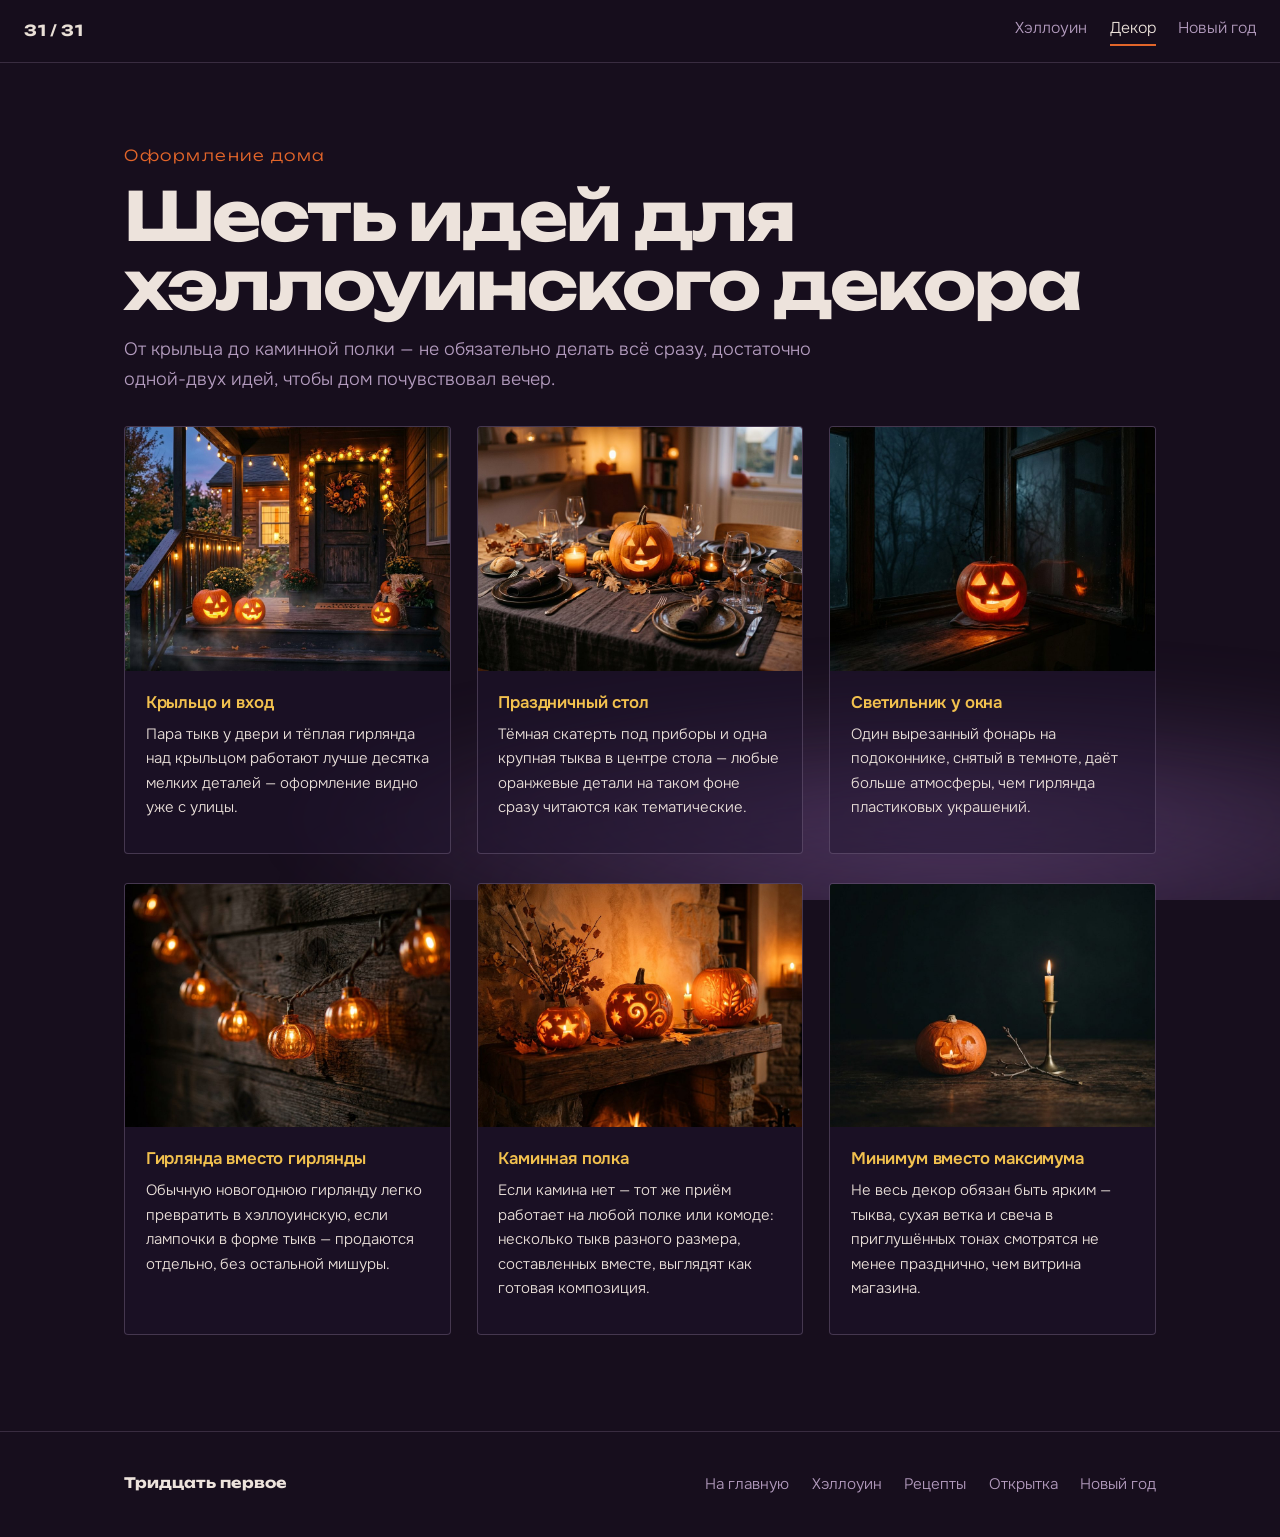
==== commit 48fff1f5: "Add files via upload" ====
--- a/decor-halloween.html
+++ b/decor-halloween.html
@@ -11,12 +11,12 @@
 <meta property="og:type" content="website">
 <meta property="og:title" content="Декор на Хэллоуин — Тридцать первое">
 <meta property="og:description" content="Шесть идей украшения дома на Хэллоуин: крыльцо, стол, светильники и камин.">
-<meta property="og:image" content="https://alex-2230.github.io/Prazdniki/og-image.png">
-<meta property="og:url" content="https://alex-2230.github.io/Prazdniki/decor-halloween.html">
+<meta property="og:image" content="https://luna-port.ru/og-image.png">
+<meta property="og:url" content="https://luna-port.ru/decor-halloween.html">
 <meta name="twitter:card" content="summary_large_image">
 <meta name="twitter:title" content="Декор на Хэллоуин — Тридцать первое">
 <meta name="twitter:description" content="Шесть идей украшения дома на Хэллоуин: крыльцо, стол, светильники и камин.">
-<meta name="twitter:image" content="https://alex-2230.github.io/Prazdniki/og-image.png">
+<meta name="twitter:image" content="https://luna-port.ru/og-image.png">
 <link rel="preconnect" href="https://fonts.googleapis.com">
 <link rel="preconnect" href="https://fonts.gstatic.com" crossorigin>
 <link href="https://fonts.googleapis.com/css2?family=Unbounded:wght@400;700;900&family=Onest:wght@300;400;600&display=swap" rel="stylesheet">
@@ -46,26 +46,7 @@
     <div class="decor-grid">
 
       <figure class="decor-card">
-        <div class="decor-art">
-          <svg viewBox="0 0 320 220" xmlns="http://www.w3.org/2000/svg" role="img" aria-label="Крыльцо с тыквами и гирляндой">
-            <path d="M40,60 Q160,15 280,60" stroke="var(--muted)" fill="none" stroke-width="2"/>
-            <circle cx="72" cy="52" r="4" fill="var(--accent2)"/>
-            <circle cx="112" cy="35" r="4" fill="var(--accent2)"/>
-            <circle cx="160" cy="30" r="4" fill="var(--accent2)"/>
-            <circle cx="208" cy="35" r="4" fill="var(--accent2)"/>
-            <circle cx="248" cy="52" r="4" fill="var(--accent2)"/>
-            <polygon points="70,100 160,50 250,100" fill="var(--bg2)" stroke="var(--muted)" stroke-width="2"/>
-            <rect x="85" y="100" width="150" height="90" fill="var(--bg2)" stroke="var(--muted)" stroke-width="2"/>
-            <rect x="140" y="140" width="40" height="50" fill="var(--accent)"/>
-            <rect x="98" y="120" width="22" height="22" fill="var(--accent2)" opacity=".55"/>
-            <rect x="200" y="120" width="22" height="22" fill="var(--accent2)" opacity=".55"/>
-            <circle cx="100" cy="195" r="13" fill="var(--accent)"/>
-            <rect x="97" y="180" width="6" height="8" fill="var(--muted)"/>
-            <circle cx="220" cy="195" r="13" fill="var(--accent)"/>
-            <rect x="217" y="180" width="6" height="8" fill="var(--muted)"/>
-            <line x1="20" y1="210" x2="300" y2="210" stroke="var(--muted)" stroke-width="2" opacity=".5"/>
-          </svg>
-        </div>
+        <img src="decor-h-porch.jpg" alt="Крыльцо дома, украшенное резными тыквами и гирляндой" loading="lazy">
         <figcaption>
           <h3>Крыльцо и вход</h3>
           <p>Пара тыкв у двери и тёплая гирлянда над крыльцом работают лучше десятка мелких деталей — оформление видно уже с улицы.</p>
@@ -73,21 +54,7 @@
       </figure>
 
       <figure class="decor-card">
-        <div class="decor-art">
-          <svg viewBox="0 0 320 220" xmlns="http://www.w3.org/2000/svg" role="img" aria-label="Праздничный стол с тыквой в центре">
-            <rect x="30" y="150" width="260" height="18" rx="6" fill="var(--bg2)" stroke="var(--muted)" stroke-width="2"/>
-            <circle cx="75" cy="150" r="18" fill="none" stroke="var(--muted)" stroke-width="2"/>
-            <circle cx="245" cy="150" r="18" fill="none" stroke="var(--muted)" stroke-width="2"/>
-            <circle cx="160" cy="150" r="18" fill="none" stroke="var(--muted)" stroke-width="2"/>
-            <circle cx="160" cy="118" r="30" fill="var(--accent)"/>
-            <path d="M140,95 Q145,120 140,141 M160,90 Q163,120 160,146 M180,95 Q175,120 180,141" stroke="var(--bg)" stroke-width="2" fill="none" opacity=".35"/>
-            <rect x="155" y="82" width="10" height="12" fill="var(--muted)"/>
-            <rect x="98" y="92" width="8" height="42" fill="var(--accent2)"/>
-            <path d="M98,92 Q102,80 106,92 Q102,86 98,92" fill="var(--accent)"/>
-            <rect x="214" y="92" width="8" height="42" fill="var(--accent2)"/>
-            <path d="M214,92 Q218,80 222,92 Q218,86 214,92" fill="var(--accent)"/>
-          </svg>
-        </div>
+        <img src="decor-h-table.jpg" alt="Праздничный стол с резной тыквой в центре и свечами" loading="lazy">
         <figcaption>
           <h3>Праздничный стол</h3>
           <p>Тёмная скатерть под приборы и одна крупная тыква в центре стола — любые оранжевые детали на таком фоне сразу читаются как тематические.</p>
@@ -95,24 +62,7 @@
       </figure>
 
       <figure class="decor-card">
-        <div class="decor-art">
-          <svg viewBox="0 0 320 220" xmlns="http://www.w3.org/2000/svg" role="img" aria-label="Светящаяся тыква на подоконнике">
-            <defs>
-              <filter id="glowH3" x="-50%" y="-50%" width="200%" height="200%">
-                <feGaussianBlur stdDeviation="9"/>
-              </filter>
-            </defs>
-            <rect x="70" y="30" width="180" height="160" rx="6" fill="none" stroke="var(--muted)" stroke-width="3"/>
-            <line x1="160" y1="30" x2="160" y2="190" stroke="var(--muted)" stroke-width="2"/>
-            <line x1="70" y1="110" x2="250" y2="110" stroke="var(--muted)" stroke-width="2"/>
-            <circle cx="160" cy="125" r="62" fill="var(--accent)" opacity=".3" filter="url(#glowH3)"/>
-            <circle cx="160" cy="130" r="50" fill="var(--accent)"/>
-            <rect x="152" y="76" width="16" height="14" fill="var(--muted)"/>
-            <polygon points="138,118 150,128 138,138" fill="var(--bg)"/>
-            <polygon points="182,118 170,128 182,138" fill="var(--bg)"/>
-            <path d="M135,150 Q160,168 185,150 L178,150 Q160,160 142,150 Z" fill="var(--bg)"/>
-          </svg>
-        </div>
+        <img src="decor-h-window.jpg" alt="Светящаяся резная тыква на подоконнике ночью" loading="lazy">
         <figcaption>
           <h3>Светильник у окна</h3>
           <p>Один вырезанный фонарь на подоконнике, снятый в темноте, даёт больше атмосферы, чем гирлянда пластиковых украшений.</p>
@@ -120,61 +70,23 @@
       </figure>
 
       <figure class="decor-card">
-        <div class="decor-art">
-          <svg viewBox="0 0 320 220" xmlns="http://www.w3.org/2000/svg" role="img" aria-label="Гирлянда из тыкв и черепов">
-            <path d="M20,75 Q60,25 100,75 Q140,125 180,75 Q220,25 260,75 Q280,100 300,90" stroke="var(--muted)" fill="none" stroke-width="2"/>
-            <circle cx="20" cy="75" r="10" fill="var(--accent)"/>
-            <circle cx="100" cy="75" r="10" fill="var(--accent2)"/>
-            <circle cx="180" cy="75" r="10" fill="var(--accent)"/>
-            <circle cx="260" cy="75" r="10" fill="var(--accent2)"/>
-            <circle cx="60" cy="105" r="9" fill="var(--accent2)"/>
-            <circle cx="140" cy="128" r="9" fill="var(--accent)"/>
-            <circle cx="220" cy="105" r="9" fill="var(--accent2)"/>
-            <circle cx="57" cy="103" r="1.6" fill="var(--bg)"/>
-            <circle cx="63" cy="103" r="1.6" fill="var(--bg)"/>
-            <circle cx="217" cy="103" r="1.6" fill="var(--bg)"/>
-            <circle cx="223" cy="103" r="1.6" fill="var(--bg)"/>
-          </svg>
-        </div>
+        <img src="decor-h-garland.jpg" alt="Гирлянда с лампочками в форме тыкв" loading="lazy">
         <figcaption>
           <h3>Гирлянда вместо гирлянды</h3>
-          <p>Обычную новогоднюю гирлянду легко превратить в хэллоуинскую, если заменить лампочки на тематические — продаются отдельно, без остальной мишуры.</p>
+          <p>Обычную новогоднюю гирлянду легко превратить в хэллоуинскую, если лампочки в форме тыкв — продаются отдельно, без остальной мишуры.</p>
         </figcaption>
       </figure>
 
       <figure class="decor-card">
-        <div class="decor-art">
-          <svg viewBox="0 0 320 220" xmlns="http://www.w3.org/2000/svg" role="img" aria-label="Тыквы разных размеров на каминной полке">
-            <rect x="20" y="150" width="280" height="16" rx="3" fill="var(--bg2)" stroke="var(--muted)" stroke-width="2"/>
-            <circle cx="70" cy="128" r="18" fill="var(--accent)"/>
-            <rect x="67" y="112" width="6" height="8" fill="var(--muted)"/>
-            <circle cx="150" cy="115" r="26" fill="var(--accent)"/>
-            <rect x="146" y="97" width="8" height="9" fill="var(--muted)"/>
-            <circle cx="240" cy="102" r="32" fill="var(--accent)"/>
-            <rect x="235" y="82" width="9" height="10" fill="var(--muted)"/>
-            <path d="M108,140 Q112,120 116,140 Q112,132 108,140" fill="var(--accent2)"/>
-            <path d="M195,132 Q199,112 203,132 Q199,124 195,132" fill="var(--accent2)"/>
-          </svg>
-        </div>
+        <img src="decor-h-mantel.jpg" alt="Три резные тыквы разного размера на каминной полке" loading="lazy">
         <figcaption>
           <h3>Каминная полка</h3>
-          <p>Если камина нет — приём работает на любой полке или комоде: несколько тыкв разного размера рядом выглядят как готовая композиция.</p>
+          <p>Если камина нет — тот же приём работает на любой полке или комоде: несколько тыкв разного размера, составленных вместе, выглядят как готовая композиция.</p>
         </figcaption>
       </figure>
 
       <figure class="decor-card">
-        <div class="decor-art">
-          <svg viewBox="0 0 320 220" xmlns="http://www.w3.org/2000/svg" role="img" aria-label="Минималистичный декор из тыквы и свечи">
-            <path d="M20,175 C55,150 75,145 110,150" stroke="var(--muted)" fill="none" stroke-width="2"/>
-            <line x1="45" y1="163" x2="52" y2="152" stroke="var(--muted)" stroke-width="2"/>
-            <line x1="70" y1="152" x2="76" y2="140" stroke="var(--muted)" stroke-width="2"/>
-            <line x1="95" y1="150" x2="100" y2="138" stroke="var(--muted)" stroke-width="2"/>
-            <circle cx="165" cy="130" r="40" fill="var(--accent)"/>
-            <rect x="159" y="87" width="12" height="14" fill="var(--muted)"/>
-            <rect x="235" y="110" width="10" height="50" fill="var(--accent2)"/>
-            <path d="M235,110 Q240,95 245,110 Q240,102 235,110" fill="var(--accent)"/>
-          </svg>
-        </div>
+        <img src="decor-h-minimal.jpg" alt="Минималистичная композиция из тыквы, ветки и свечи" loading="lazy">
         <figcaption>
           <h3>Минимум вместо максимума</h3>
           <p>Не весь декор обязан быть ярким — тыква, сухая ветка и свеча в приглушённых тонах смотрятся не менее празднично, чем витрина магазина.</p>
--- a/style.css
+++ b/style.css
@@ -539,19 +539,20 @@
   border: 1px solid color-mix(in srgb, var(--muted) 28%, transparent);
 }
 
-.decor-art {
+.decor-card img {
+  display: block;
+  width: 100%;
   aspect-ratio: 4 / 3;
-  display: flex;
-  align-items: center;
-  justify-content: center;
-  padding: 1.2rem;
-  background: radial-gradient(120% 90% at 32% 18%, var(--bg2) 0%, var(--bg) 78%);
-}
-.decor-art svg { width: 82%; height: auto; display: block; }
+  object-fit: cover;
+}
 
 .decor-card figcaption { padding: 1.1rem 1.3rem 1.3rem; }
 .decor-card h3 { color: var(--accent2); font-size: 1.05rem; margin-bottom: .4rem; }
-.decor-card p { margin: 0; color: var(--text); font-size: .93rem; }
+.decor-card p { margin: 0 0 .7rem; color: var(--text); font-size: .93rem; }
+
+.decor-credit { font-size: .78rem; color: var(--muted); margin: 0; }
+.decor-credit a { color: var(--muted); text-decoration: underline; }
+.decor-credit a:hover { color: var(--accent2); }
 
 /* ---------- Подвал ---------- */
 
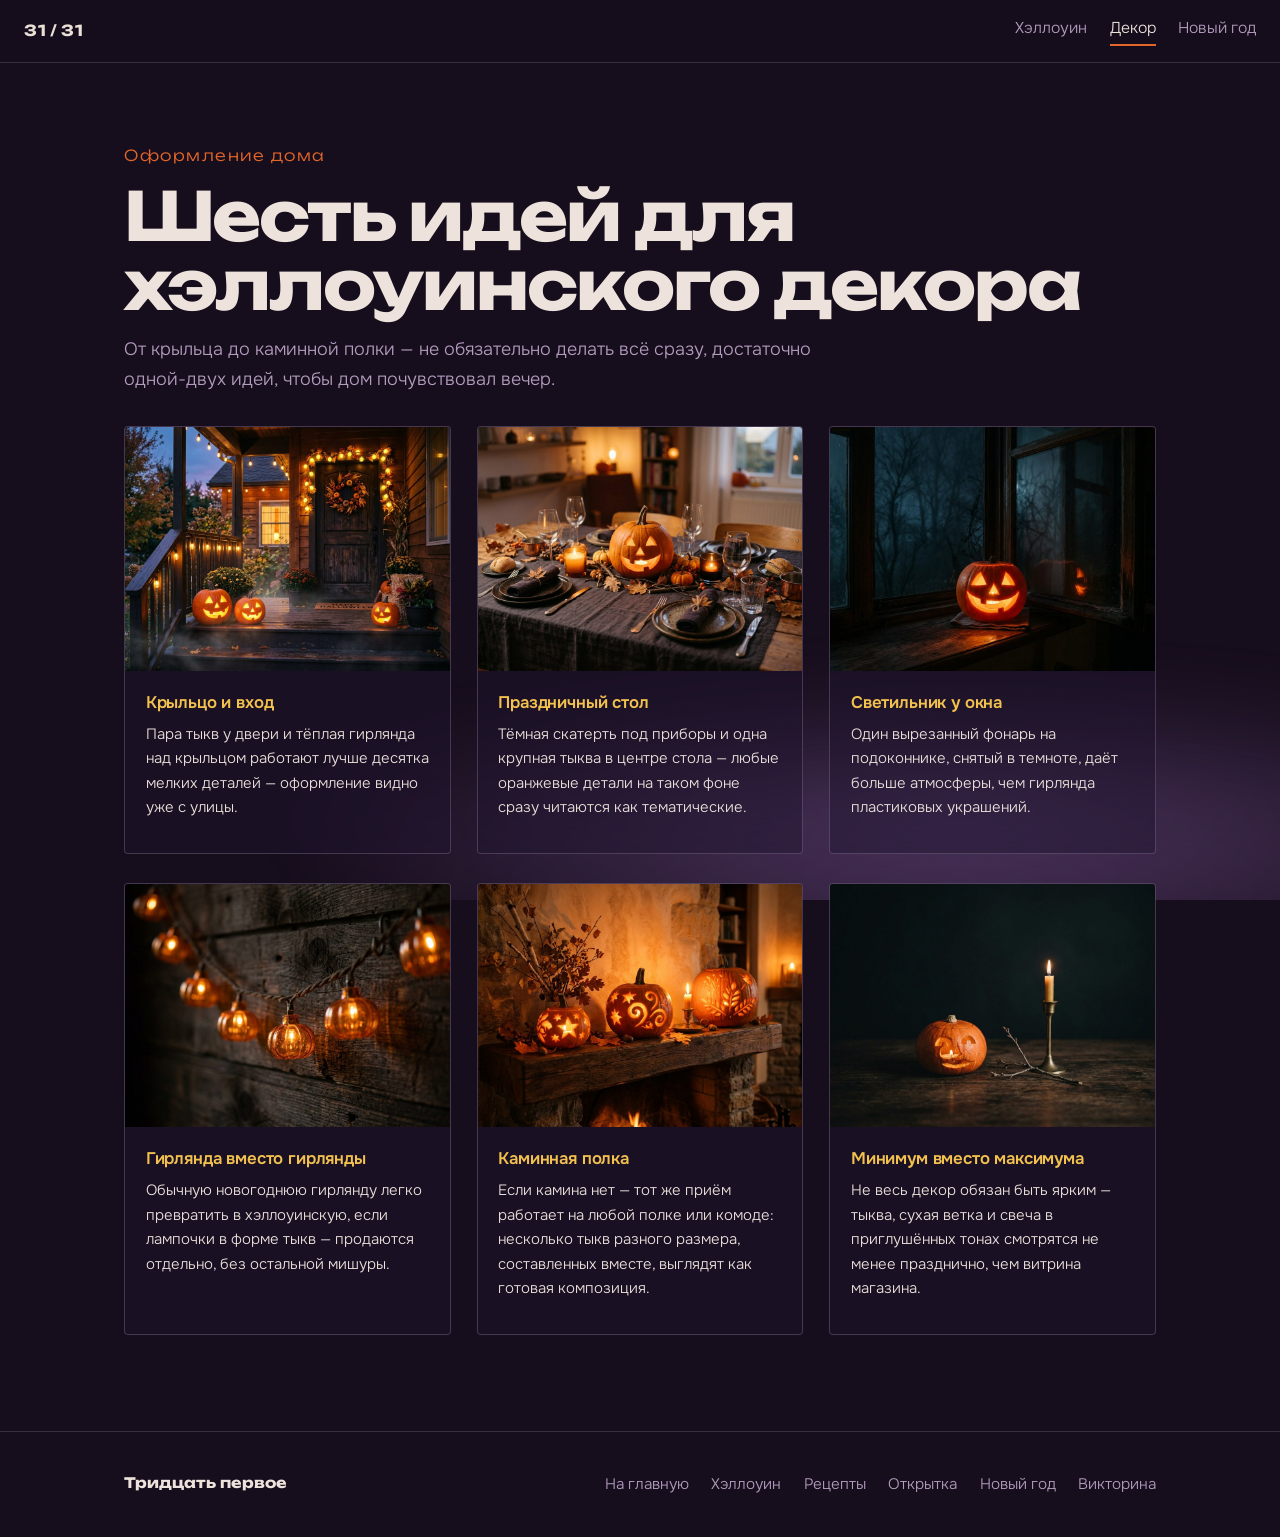
==== commit 7a53c1cd: "Add files via upload" ====
--- a/decor-halloween.html
+++ b/decor-halloween.html
@@ -108,6 +108,7 @@
       <a href="recipes-halloween.html">Рецепты</a>
       <a href="postcard.html">Открытка</a>
       <a href="newyear.html">Новый год</a>
+      <a href="quiz.html">Викторина</a>
     </nav>
   </div>
 </footer>
--- a/style.css
+++ b/style.css
@@ -554,6 +554,99 @@
 .decor-credit a { color: var(--muted); text-decoration: underline; }
 .decor-credit a:hover { color: var(--accent2); }
 
+/* ---------- Викторина ---------- */
+
+.quiz-wrap { max-width: 640px; margin: 0 auto; }
+
+.quiz-progress {
+  display: flex;
+  align-items: center;
+  gap: 1rem;
+  margin-bottom: 1.6rem;
+  font-size: .85rem;
+  color: var(--muted);
+}
+.quiz-progress-bar {
+  flex: 1;
+  height: 4px;
+  border-radius: 2px;
+  background: color-mix(in srgb, var(--muted) 25%, transparent);
+  overflow: hidden;
+}
+.quiz-progress-fill {
+  height: 100%;
+  background: var(--accent);
+  width: 10%;
+  transition: width .3s ease;
+}
+
+.quiz-card {
+  padding: 1.8rem;
+  border-radius: 6px;
+  background: color-mix(in srgb, var(--bg2) 45%, transparent);
+  border: 1px solid color-mix(in srgb, var(--muted) 28%, transparent);
+}
+
+.quiz-badge {
+  display: inline-block;
+  font-family: var(--display);
+  font-size: .72rem;
+  font-weight: 700;
+  letter-spacing: .05em;
+  text-transform: uppercase;
+  padding: .3rem .7rem;
+  border-radius: 999px;
+  margin-bottom: 1rem;
+}
+.quiz-badge.is-h { background: color-mix(in srgb, #E2652A 25%, transparent); color: #F2C14E; }
+.quiz-badge.is-ny { background: color-mix(in srgb, #1F6FBF 25%, transparent); color: #BFD8E8; }
+
+.quiz-question { font-size: 1.2rem; font-weight: 600; margin-bottom: 1.4rem; color: var(--text); }
+
+.quiz-options { display: grid; gap: .7rem; }
+.quiz-option {
+  text-align: left;
+  padding: .8rem 1.1rem;
+  border-radius: 4px;
+  border: 1px solid color-mix(in srgb, var(--muted) 40%, transparent);
+  background: transparent;
+  color: var(--text);
+  font-family: var(--body);
+  font-size: .98rem;
+  cursor: pointer;
+  transition: border-color .15s ease, background .15s ease;
+}
+.quiz-option:hover:not(:disabled) { border-color: var(--accent2); }
+.quiz-option:disabled { cursor: default; }
+.quiz-option.is-correct { border-color: #6FBF7A; background: color-mix(in srgb, #6FBF7A 18%, transparent); }
+.quiz-option.is-wrong { border-color: #C4544A; background: color-mix(in srgb, #C4544A 16%, transparent); }
+.quiz-option.is-muted { opacity: .5; }
+
+.quiz-explain {
+  margin-top: 1.2rem;
+  padding-top: 1.1rem;
+  border-top: 1px solid color-mix(in srgb, var(--muted) 25%, transparent);
+  font-size: .93rem;
+  color: var(--muted);
+}
+
+.quiz-next { margin-top: 1.4rem; }
+
+.quiz-result { text-align: center; padding: 2rem 1.8rem; }
+.quiz-result-score {
+  font-family: var(--display);
+  font-weight: 900;
+  font-size: clamp(2.6rem, 7vw, 3.6rem);
+  color: var(--accent2);
+  margin-bottom: .6rem;
+}
+.quiz-result-msg { color: var(--muted); margin: 0 auto 1.6rem; max-width: 34ch; }
+.quiz-result-actions { display: flex; gap: 1rem; justify-content: center; flex-wrap: wrap; }
+
+@media (max-width: 480px) {
+  .quiz-card { padding: 1.4rem; }
+}
+
 /* ---------- Подвал ---------- */
 
 .foot { position: relative; z-index: 1; padding: 2.5rem 0; border-top: 1px solid color-mix(in srgb, var(--muted) 22%, transparent); }
